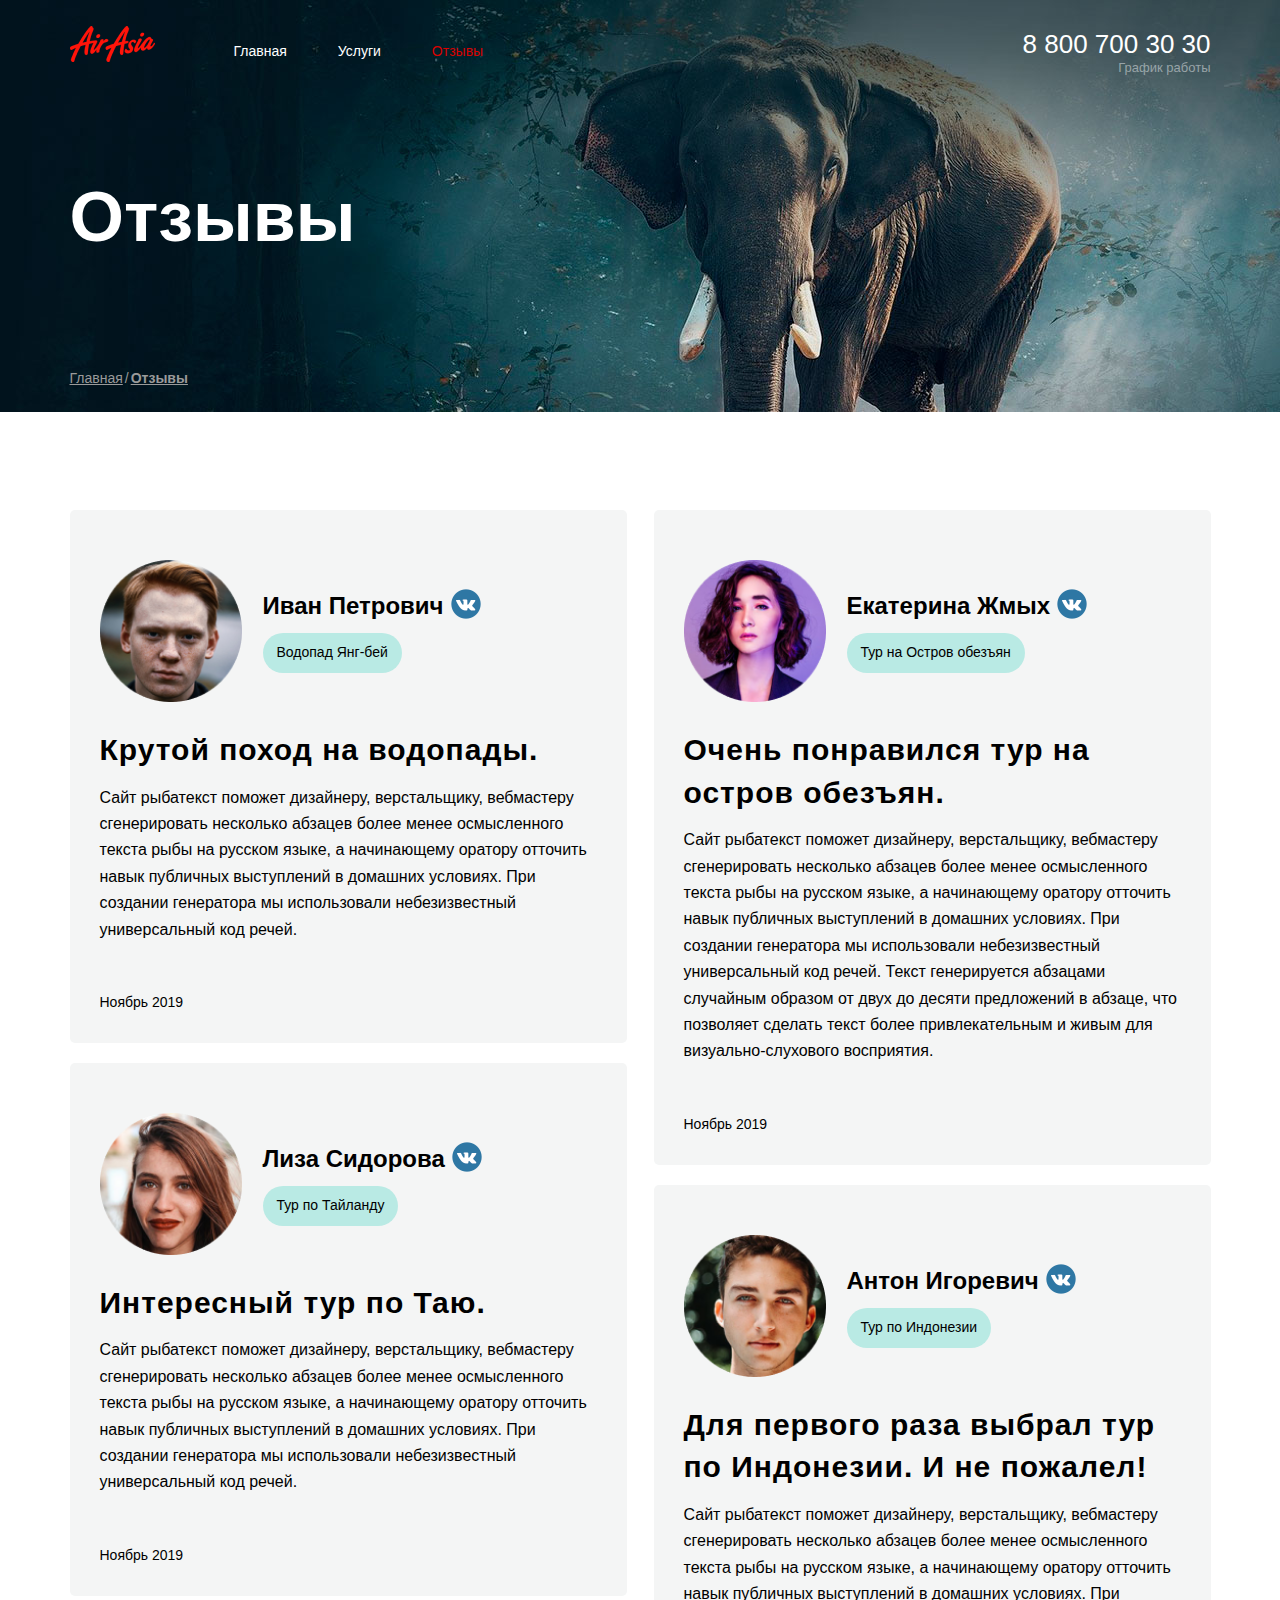
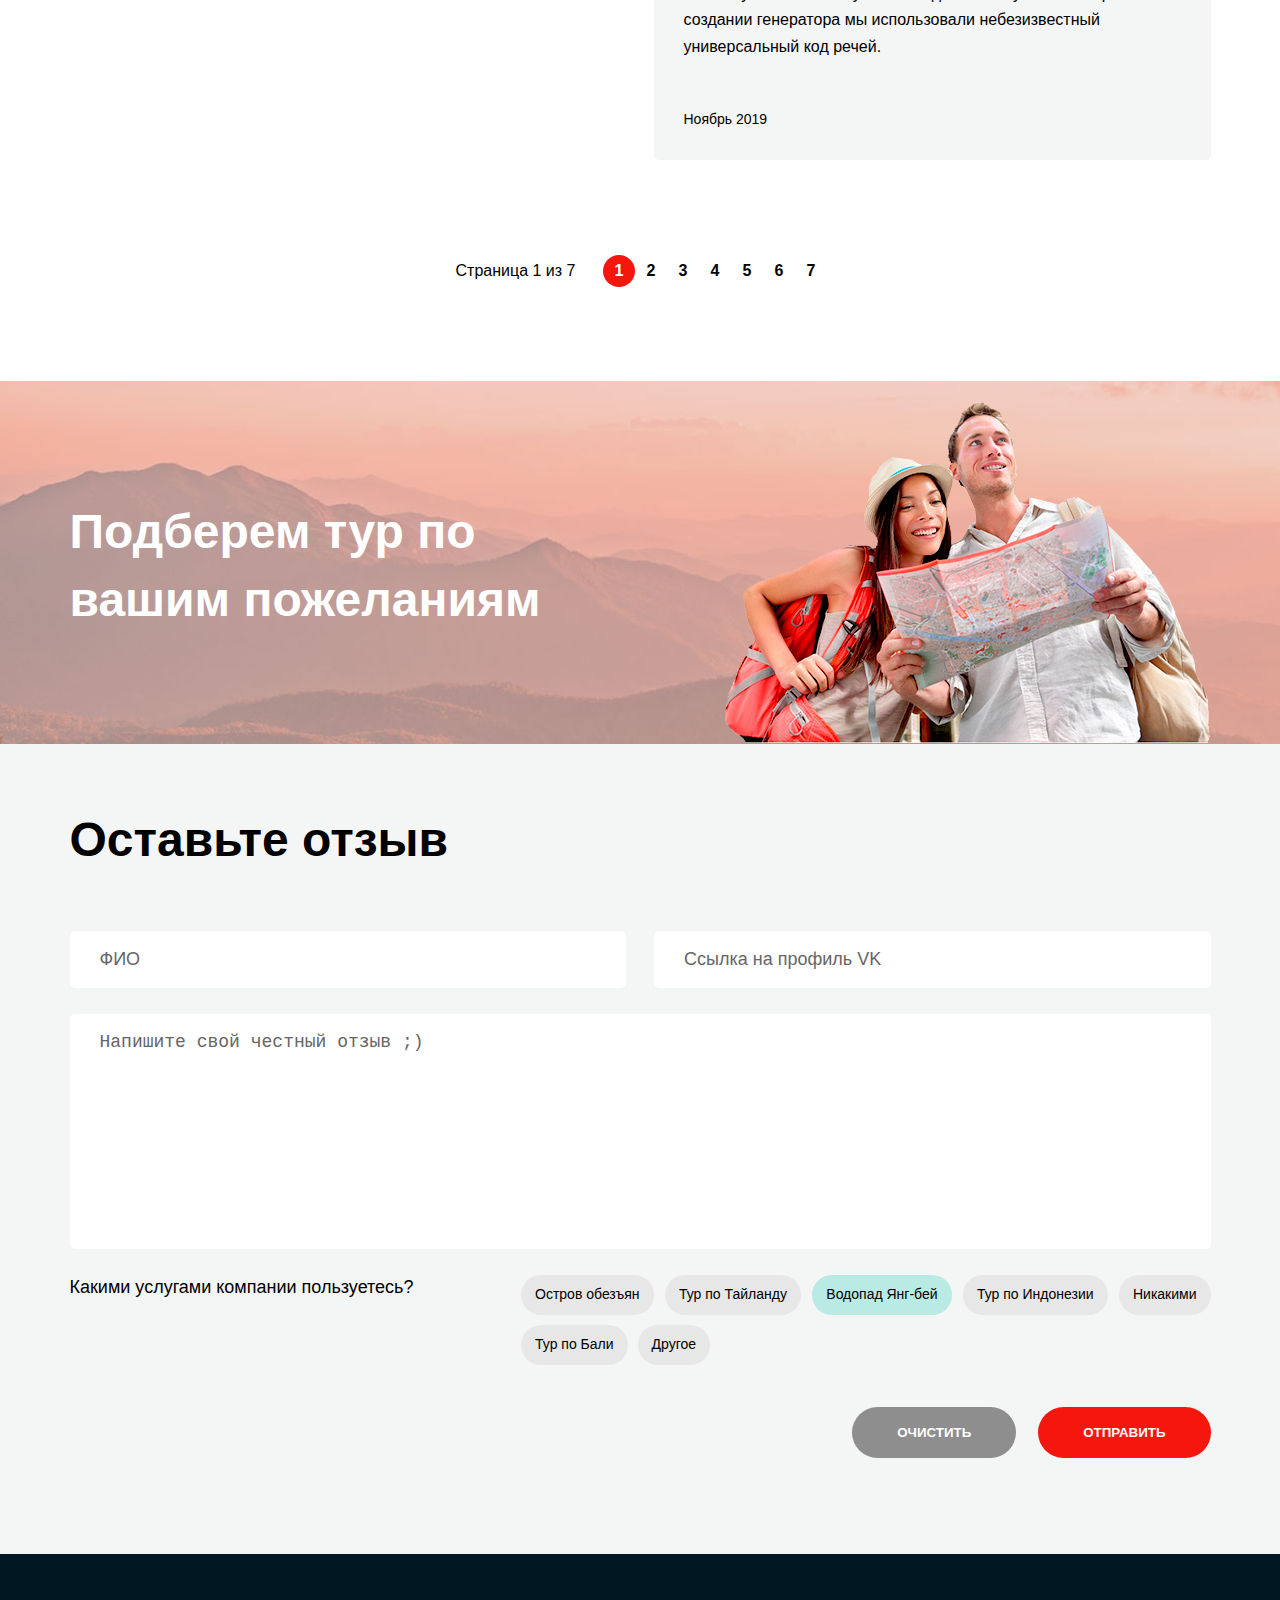
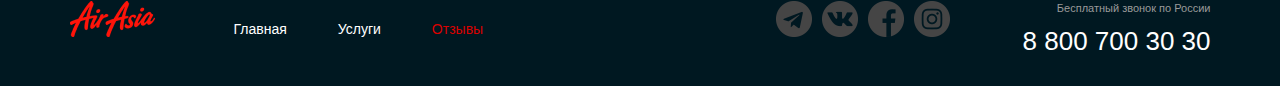
==== reviews.html @ d32f4dec "Add files via upload" ====
<!doctype html>
<html lang="ru">
<head>
    <meta charset="UTF-8">
    <meta name="viewport"
          content="width=device-width, user-scalable=no, initial-scale=1.0, maximum-scale=1.0, minimum-scale=1.0">
    <meta http-equiv="X-UA-Compatible" content="ie=edge">
    <title>Reviews</title>
    <link rel="stylesheet" href="./style/main.css">
</head>
<body>
    <div class="wrapper">
        <div class="wrapper__content">
            <!-- Шапка -->
            <header class="header header-services">
                <div class="container">
                    <div class="hero">
                        <a href="/" class="logo">
                            <img src="image/лого.png" alt="Логотип" class="logo__pic">
                        </a>
                        <nav class="menu">
                            <ul class="menu__list">
                                <li class="menu__item">
                                    <a href="index.html" class="menu__link ">Главная</a>
                                </li>
                                <li class="menu__item">
                                    <a href="services.html" class="menu__link">Услуги</a>
                                </li>
                                <li class="menu__item menu__item--active">
                                    <a href="/" class="menu__link">Отзывы</a>
                                </li>
                            </ul>
                        </nav>
                        <address class="contacts">
                            <a href="tel:+78007003030" class="contacts__phone">8 800 700 30 30</a>
                            <div class="dropdown">
                                <div class="dropdown__link">
                                    <a class="dropdown__link-work" href="">График работы</a>
                                    <div class="dropdown__menu">
                                        <ul class="dropdown__list">
                                            <li class="dropdown__item">
                                                <div class="dropdown__text">пн-вс: 09:00 - 20:00</div>
                                            </li>
                                            <li class="dropdown__item">
                                                <div class="dropdown__text">Обед: 14:00-14:30</div>
                                            </li>
                                        </ul>
                                    </div>
                                </div>
                            </div>
                        </address>
                    </div>
                    <div class="page-name">
                        <h1 class="menu__title">Отзывы</h1>
                    </div>
                    <div class="breadcrumbs">
                        <ul class="breadcrumbs__list">
                            <li class="breadcrumbs__item">
                                <a class="breadcrumbs__link" href="">Главная</a>
                            </li>
                            <!-- Реализовать через стили -->
                            <li class="breadcrumbs__item">/</li>
                            <li class="breadcrumbs__item">
                                <a class="breadcrumbs__link"  href="">Отзывы</a>
                            </li>
                        </ul>
                    </div>
                </div>
            </header>
            <!-- Контент -->
            <div class="main-content main-content--color--black main-content—theme-inner">
                <section class="reviews container">
                    <ul class="reviews__list">
                        <li class="reviews__item">
                            <div class="reviews__user">
                                <div class="reviews__user-avatar">
                                    <img src="./image/Эллипс.png" alt="фото" class="reviews__user-pic">
                                </div>
                                <div class="reviews__user-content">
                                    <div class="reviews__user-link">
                                        <a class="reviews__user-link" href="">Иван Петрович</a>
                                        <div class="reviews__user-icon">
                                            <img class="reviews__icon" src="./image/vk-blue%201.png" alt="VK">
                                        </div>
                                    </div>
                                    <div class="choice-tour choice-tour--color--green">Водопад Янг-бей</div>
                                </div>
                            </div>
                            <div class="reviews__context">
                                <h2 class="reviews__title">Крутой поход на водопады.</h2>
                                <article class="reviews__text">
                                    Сайт рыбатекст поможет дизайнеру, верстальщику, вебмастеру сгенерировать несколько
                                    абзацев более менее осмысленного текста рыбы на русском языке, а начинающему оратору
                                    отточить навык публичных выступлений в домашних условиях. При создании генератора мы
                                    использовали небезизвестный универсальный код речей.
                                </article>
                                <div class="reviews__date">Ноябрь 2019</div>
                            </div>
                        </li>

                        <li class="reviews__item">
                            <div class="reviews__user">
                                <div class="reviews__user-avatar">
                                    <img src="./image/Эллипс%20(2).png" alt="фото" class="reviews__user-pic">
                                </div>
                                <div class="reviews__user-content">
                                    <div class="reviews__user-link">
                                        <a class="reviews__user-link" href="">Лиза Сидорова</a>
                                        <div class="reviews__user-icon">
                                            <img class="reviews__icon" src="./image/vk-blue%201.png" alt="VK">
                                        </div>
                                    </div>
                                    <div class="choice-tour choice-tour--color--green">Тур по Тайланду</div>
                                </div>
                            </div>
                            <div class="reviews__context">
                                <h2 class="reviews__title">Интересный тур по Таю.</h2>
                                <article class="reviews__text">
                                    Сайт рыбатекст поможет дизайнеру, верстальщику, вебмастеру сгенерировать несколько
                                    абзацев более менее осмысленного текста рыбы на русском языке, а начинающему оратору
                                    отточить навык публичных выступлений в домашних условиях. При создании генератора мы
                                    использовали небезизвестный универсальный код речей.
                                </article>
                                <div class="reviews__date">Ноябрь 2019</div>
                            </div>
                        </li>
                        <li class="reviews__item">
                            <div class="reviews__user">
                                <div class="reviews__user-avatar">
                                    <img src="./image/Эллипс%20(1).png" alt="фото" class="reviews__user-pic">
                                </div>
                                <div class="reviews__user-content">
                                    <div class="reviews__user-link">
                                        <a class="reviews__user-link" href="">Екатерина Жмых</a>
                                        <div class="reviews__user-icon">
                                            <img class="reviews__icon" src="./image/vk-blue%201.png" alt="VK">
                                        </div>
                                    </div>
                                    <div class="choice-tour choice-tour--color--green">Тур на Остров обезъян</div>
                                </div>
                            </div>
                            <div class="reviews__context">
                                <h2 class="reviews__title">Очень понравился тур на остров обезъян.</h2>
                                <article class="reviews__text">
                                    Сайт рыбатекст поможет дизайнеру, верстальщику, вебмастеру сгенерировать несколько
                                    абзацев более менее осмысленного текста рыбы на русском языке, а начинающему оратору
                                    отточить навык публичных выступлений в домашних условиях. При создании генератора мы
                                    использовали небезизвестный универсальный код речей. Текст генерируется абзацами
                                    случайным образом от двух до десяти предложений в абзаце, что позволяет сделать
                                    текст более привлекательным и живым для визуально-слухового восприятия.
                                </article>
                                <div class="reviews__date">Ноябрь 2019</div>
                            </div>
                        </li>
                        <li class="reviews__item">
                            <div class="reviews__user">
                                <div class="reviews__user-avatar">
                                    <img src="./image/Эллипс%20(3).png" alt="фото" class="reviews__user-pic">
                                </div>
                                <div class="reviews__user-content">
                                    <div class="reviews__user-link">
                                        <a class="reviews__user-link" href="">Антон Игоревич</a>
                                        <div class="reviews__user-icon">
                                            <img class="reviews__icon" src="./image/vk-blue%201.png" alt="VK">
                                        </div>
                                    </div>
                                    <div class="choice-tour choice-tour--color--green">Тур по Индонезии</div>
                                </div>
                            </div>
                            <div class="reviews__context">
                                <h2 class="reviews__title">Для первого раза выбрал тур по Индонезии. И не пожалел!</h2>
                                <article class="reviews__text">
                                    Сайт рыбатекст поможет дизайнеру, верстальщику, вебмастеру сгенерировать несколько
                                    абзацев более менее осмысленного текста рыбы на русском языке, а начинающему оратору
                                    отточить навык публичных выступлений в домашних условиях. При создании генератора мы
                                    использовали небезизвестный универсальный код речей.
                                </article>
                                <div class="reviews__date">Ноябрь 2019</div>
                            </div>
                        </li>
                    </ul>
                    <!-- Пагинация -->
                    <div class="paginator paginator--mb">
                        <div class="paginator__current-page">Страница 1 из 7</div>
                        <ul class="paginator__list">
                            <li class="paginator__item paginator__item--active">
                                <a href="#" class="paginator__number">1</a>
                            </li>
                            <li class="paginator__item">
                                <a href="#" class="paginator__number">2</a>
                            </li>
                            <li class="paginator__item">
                                <a href="#" class="paginator__number">3</a>
                            </li>
                            <li class="paginator__item">
                                <a href="#" class="paginator__number">4</a>
                            </li>
                            <li class="paginator__item">
                                <a href="#" class="paginator__number">5</a>
                            </li>
                            <li class="paginator__item">
                                <a href="#" class="paginator__number">6</a>
                            </li>
                            <li class="paginator__item">
                                <a href="#" class="paginator__number">7</a>
                            </li>
                        </ul>
                    </div>
                </section>
                <!-- Постер -->
                <div class="poster">
                    <div class="container poster__content">
                        <h2 class="poster__title">Подберем тур по вашим пожеланиям</h2>
                        <img class="poster__pic" src="./image/couple.png" alt="">
                    </div>
                </div>
                <form class="form">
                    <div class="container">
                        <h2 class="form__title">Оставьте отзыв</h2>
                        <div class="form__field-data">
                            <input class="form__input" type="text" placeholder="ФИО">
                            <input class="form__input" type="url" placeholder="Ссылка на профиль VK">
                        </div>
                        <div class="form__field-data">
                            <textarea class="form__input form__input--textarea" placeholder="Напишите свой честный отзыв ;)" name="" id=""></textarea>
                        </div>
                        <div class="survey">
                            <div class="survey__question">Какими услугами компании пользуетесь?</div>
                            <ul class="choice__list">
                                <li class="choice__item"><div class="choice-tour">Остров обезъян</div></li>
                                <li class="choice__item"><div class="choice-tour">Тур по Тайланду</div></li>
                                <li class="choice__item"><div class="choice-tour choice-tour--color--green">Водопад Янг-бей</div></li>
                                <li class="choice__item"><div class="choice-tour">Тур по Индонезии</div></li>
                                <li class="choice__item"><div class="choice-tour">Никакими</div></li>
                                <li class="choice__item"><div class="choice-tour">Тур по Бали</div></li>
                                <li class="choice__item"><div class="choice-tour">Другое</div></li>
                            </ul>
                        </div>
                        <div class="form__button">
                            <button type="reset" class="btn-form btn-reset">очистить</button>
                            <button type="button" class="btn-form btn-send">отправить</button>
                        </div>
                    </div>
                </form>
            </div>
        </div>
        <footer class="footer-services">
            <div class="container footer-service__container ">
                <a href="/" class="footer__logo logo">
                    <img src="image/лого.png" alt="" class="logo__pic">
                </a>
                <nav class="menu">
                    <ul class="menu__list">
                        <li class="menu__item">
                            <a href="#" class="menu__link">Главная</a>
                        </li>
                        <li class="menu__item">
                            <a href="#" class="menu__link">Услуги</a>
                        </li>
                        <li class="menu__item menu__item--active">
                            <a href="#" class="menu__link">Отзывы</a>
                        </li>
                    </ul>
                </nav>
                <ul class="social-list">
                    <li class="social-list__item">
                        <a href="/" class="social-list__link">
                            <img src="image/telegram.png" alt="icon-telegram" class="social-list__pic">
                        </a>
                    </li>
                    <li class="social-list__item">
                        <a href="/" class="social-list__link">
                            <img src="image/vk.png" alt="icon-vk" class="social-list__pic">
                        </a>
                    </li>
                    <li class="social-list__item">
                        <a href="/" class="social-list__link">
                            <img src="image/f.png" alt="icon-facebook" class="social-list__pic">
                        </a>
                    </li>
                    <li class="social-list__item">
                        <a href="/" class="social-list__link">
                            <img src="image/in.png" alt="icon-instagram" class="social-list__pic">
                        </a>
                    </li>
                </ul>
                <address class="contacts footer__contacts">
                    <div class="contacts__work-hours">Бесплатный звонок по России</div>
                    <a href="tel:+78007003030" class="contacts__phone">8 800 700 30 30</a>
                </address>
            </div>
        </footer>
    </div>
</body>
</html>
---- style/main.css ----
@import "base.css";
@import "header.css";
@import "main-content.css";
@import "footer.css";
@import url("services-page/header-services.css");
@import url("services-page/footer-services.css");
@import url("services-page/partners.css");
@import url("services-page/content-services.css");
@import url("reviews-page/reviews-content.css");
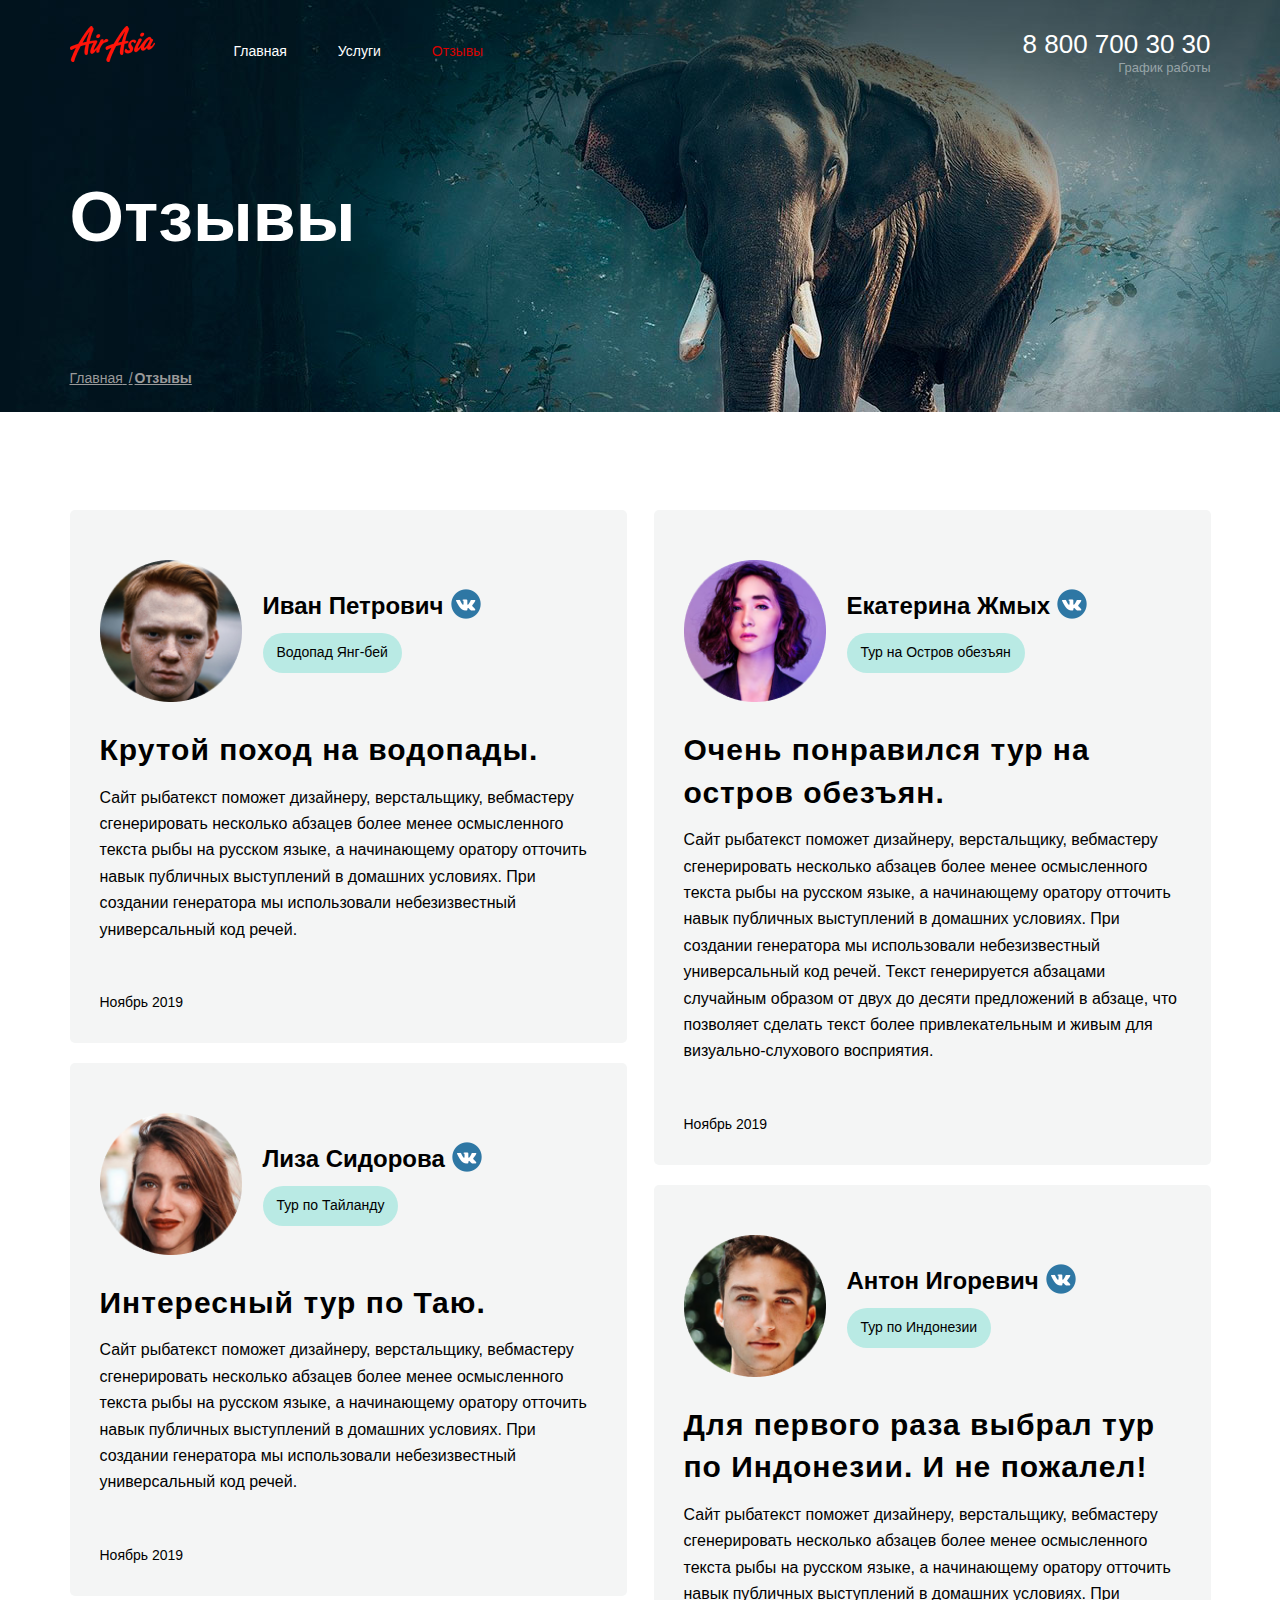
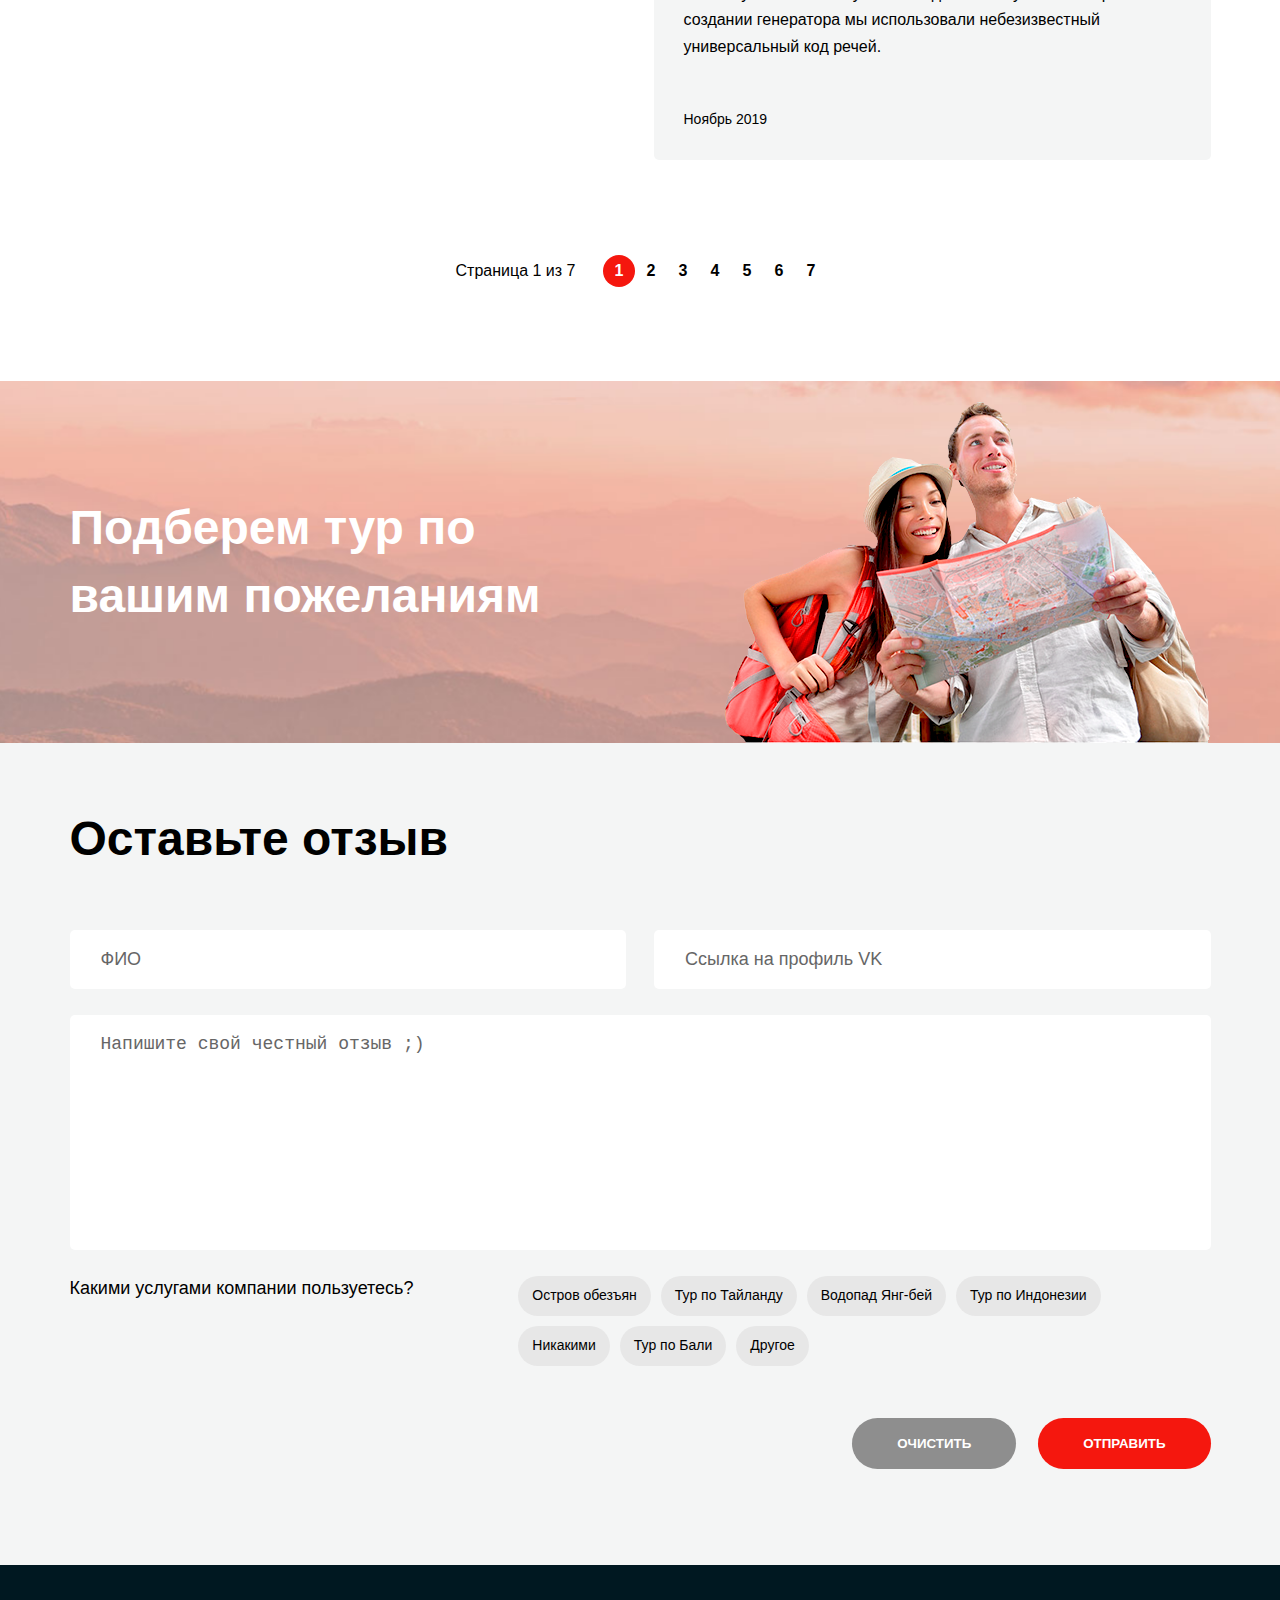
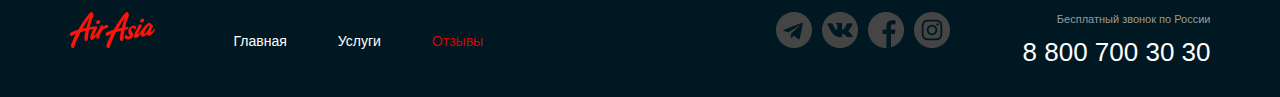
==== commit c340cf18: "Add files via upload" ====
--- a/reviews.html
+++ b/reviews.html
@@ -16,7 +16,7 @@
                 <div class="container">
                     <div class="hero">
                         <a href="/" class="logo">
-                            <img src="image/лого.png" alt="Логотип" class="logo__pic">
+                            <img src="image/logo.png" alt="Логотип" class="logo__pic">
                         </a>
                         <nav class="menu">
                             <ul class="menu__list">
@@ -58,8 +58,6 @@
                             <li class="breadcrumbs__item">
                                 <a class="breadcrumbs__link" href="">Главная</a>
                             </li>
-                            <!-- Реализовать через стили -->
-                            <li class="breadcrumbs__item">/</li>
                             <li class="breadcrumbs__item">
                                 <a class="breadcrumbs__link"  href="">Отзывы</a>
                             </li>
@@ -74,7 +72,7 @@
                         <li class="reviews__item">
                             <div class="reviews__user">
                                 <div class="reviews__user-avatar">
-                                    <img src="./image/Эллипс.png" alt="фото" class="reviews__user-pic">
+                                    <img src="image/Ellips.png" alt="фото" class="reviews__user-pic">
                                 </div>
                                 <div class="reviews__user-content">
                                     <div class="reviews__user-link">
@@ -83,7 +81,10 @@
                                             <img class="reviews__icon" src="./image/vk-blue%201.png" alt="VK">
                                         </div>
                                     </div>
-                                    <div class="choice-tour choice-tour--color--green">Водопад Янг-бей</div>
+                                    <div class="choice">
+                                        <div class="choice__tour choice__tour--color--green">Водопад Янг-бей</div>
+                                    </div>
+
                                 </div>
                             </div>
                             <div class="reviews__context">
@@ -97,11 +98,10 @@
                                 <div class="reviews__date">Ноябрь 2019</div>
                             </div>
                         </li>
-
                         <li class="reviews__item">
                             <div class="reviews__user">
                                 <div class="reviews__user-avatar">
-                                    <img src="./image/Эллипс%20(2).png" alt="фото" class="reviews__user-pic">
+                                    <img src="./image/Ellips2.png" alt="фото" class="reviews__user-pic">
                                 </div>
                                 <div class="reviews__user-content">
                                     <div class="reviews__user-link">
@@ -110,7 +110,9 @@
                                             <img class="reviews__icon" src="./image/vk-blue%201.png" alt="VK">
                                         </div>
                                     </div>
-                                    <div class="choice-tour choice-tour--color--green">Тур по Тайланду</div>
+                                    <div class="choice">
+                                        <div class="choice__tour choice__tour--color--green">Тур по Тайланду</div>
+                                    </div>
                                 </div>
                             </div>
                             <div class="reviews__context">
@@ -127,7 +129,7 @@
                         <li class="reviews__item">
                             <div class="reviews__user">
                                 <div class="reviews__user-avatar">
-                                    <img src="./image/Эллипс%20(1).png" alt="фото" class="reviews__user-pic">
+                                    <img src="./image/Ellips1.png" alt="фото" class="reviews__user-pic">
                                 </div>
                                 <div class="reviews__user-content">
                                     <div class="reviews__user-link">
@@ -136,7 +138,7 @@
                                             <img class="reviews__icon" src="./image/vk-blue%201.png" alt="VK">
                                         </div>
                                     </div>
-                                    <div class="choice-tour choice-tour--color--green">Тур на Остров обезъян</div>
+                                    <div class="choice__tour choice__tour--color--green">Тур на Остров обезъян</div>
                                 </div>
                             </div>
                             <div class="reviews__context">
@@ -155,7 +157,7 @@
                         <li class="reviews__item">
                             <div class="reviews__user">
                                 <div class="reviews__user-avatar">
-                                    <img src="./image/Эллипс%20(3).png" alt="фото" class="reviews__user-pic">
+                                    <img src="./image/Ellips3.png" alt="фото" class="reviews__user-pic">
                                 </div>
                                 <div class="reviews__user-content">
                                     <div class="reviews__user-link">
@@ -164,7 +166,9 @@
                                             <img class="reviews__icon" src="./image/vk-blue%201.png" alt="VK">
                                         </div>
                                     </div>
-                                    <div class="choice-tour choice-tour--color--green">Тур по Индонезии</div>
+                                    <div class="choice">
+                                        <div class="choice__tour choice__tour--color--green">Тур по Индонезии</div>
+                                    </div>
                                 </div>
                             </div>
                             <div class="reviews__context">
@@ -180,11 +184,11 @@
                         </li>
                     </ul>
                     <!-- Пагинация -->
-                    <div class="paginator paginator--mb">
+                    <div class="paginator">
                         <div class="paginator__current-page">Страница 1 из 7</div>
-                        <ul class="paginator__list">
+                        <ul class="paginator__list paginator__inner-page">
                             <li class="paginator__item paginator__item--active">
-                                <a href="#" class="paginator__number">1</a>
+                                <a href="#" class="paginator__number paginator__number--color--red--white">1</a>
                             </li>
                             <li class="paginator__item">
                                 <a href="#" class="paginator__number">2</a>
@@ -227,13 +231,62 @@
                         <div class="survey">
                             <div class="survey__question">Какими услугами компании пользуетесь?</div>
                             <ul class="choice__list">
-                                <li class="choice__item"><div class="choice-tour">Остров обезъян</div></li>
-                                <li class="choice__item"><div class="choice-tour">Тур по Тайланду</div></li>
-                                <li class="choice__item"><div class="choice-tour choice-tour--color--green">Водопад Янг-бей</div></li>
-                                <li class="choice__item"><div class="choice-tour">Тур по Индонезии</div></li>
-                                <li class="choice__item"><div class="choice-tour">Никакими</div></li>
-                                <li class="choice__item"><div class="choice-tour">Тур по Бали</div></li>
-                                <li class="choice__item"><div class="choice-tour">Другое</div></li>
+                                <li class="choice__item">
+                                    <label class="choice__button">
+                                        <input class="choice__input" type="checkbox">
+                                        <span class=" choice__tour">
+                                            Остров обезъян
+                                        </span>
+                                    </label>
+                                </li>
+                                <li class="choice__item">
+                                    <label class="choice__button">
+                                        <input class="choice__input" type="checkbox">
+                                        <span class=" choice__tour">
+                                            Тур по Тайланду
+                                        </span>
+                                    </label>
+                                </li>
+                                <li class="choice__item">
+                                    <label class="choice__button">
+                                        <input class="choice__input" type="checkbox">
+                                        <span class=" choice__tour">
+                                            Водопад Янг-бей
+                                        </span>
+                                    </label>
+                                </li>
+                                <li class="choice__item">
+                                    <label class="choice__button">
+                                        <input class="choice__input" type="checkbox">
+                                        <span class=" choice__tour">
+                                            Тур по Индонезии
+                                        </span>
+                                    </label>
+                                </li>
+                                <li class="choice__item">
+                                    <label class="choice__button">
+                                        <input class="choice__input" type="checkbox">
+                                        <span class=" choice__tour">
+                                            Никакими
+                                        </span>
+                                    </label>
+                                </li>
+                                <li class="choice__item">
+                                    <label class="choice__button">
+                                        <input class="choice__input" type="checkbox">
+                                        <span class=" choice__tour">
+                                            Тур по Бали
+                                        </span>
+                                    </label>
+                                </li>
+                                <li class="choice__item">
+                                    <label class="choice__button">
+                                        <input class="choice__input" type="checkbox">
+                                        <span class=" choice__tour">
+                                            Другое
+                                        </span>
+                                    </label>
+                                </li>
                             </ul>
                         </div>
                         <div class="form__button">
@@ -247,7 +300,7 @@
         <footer class="footer-services">
             <div class="container footer-service__container ">
                 <a href="/" class="footer__logo logo">
-                    <img src="image/лого.png" alt="" class="logo__pic">
+                    <img src="image/logo.png" alt="" class="logo__pic">
                 </a>
                 <nav class="menu">
                     <ul class="menu__list">
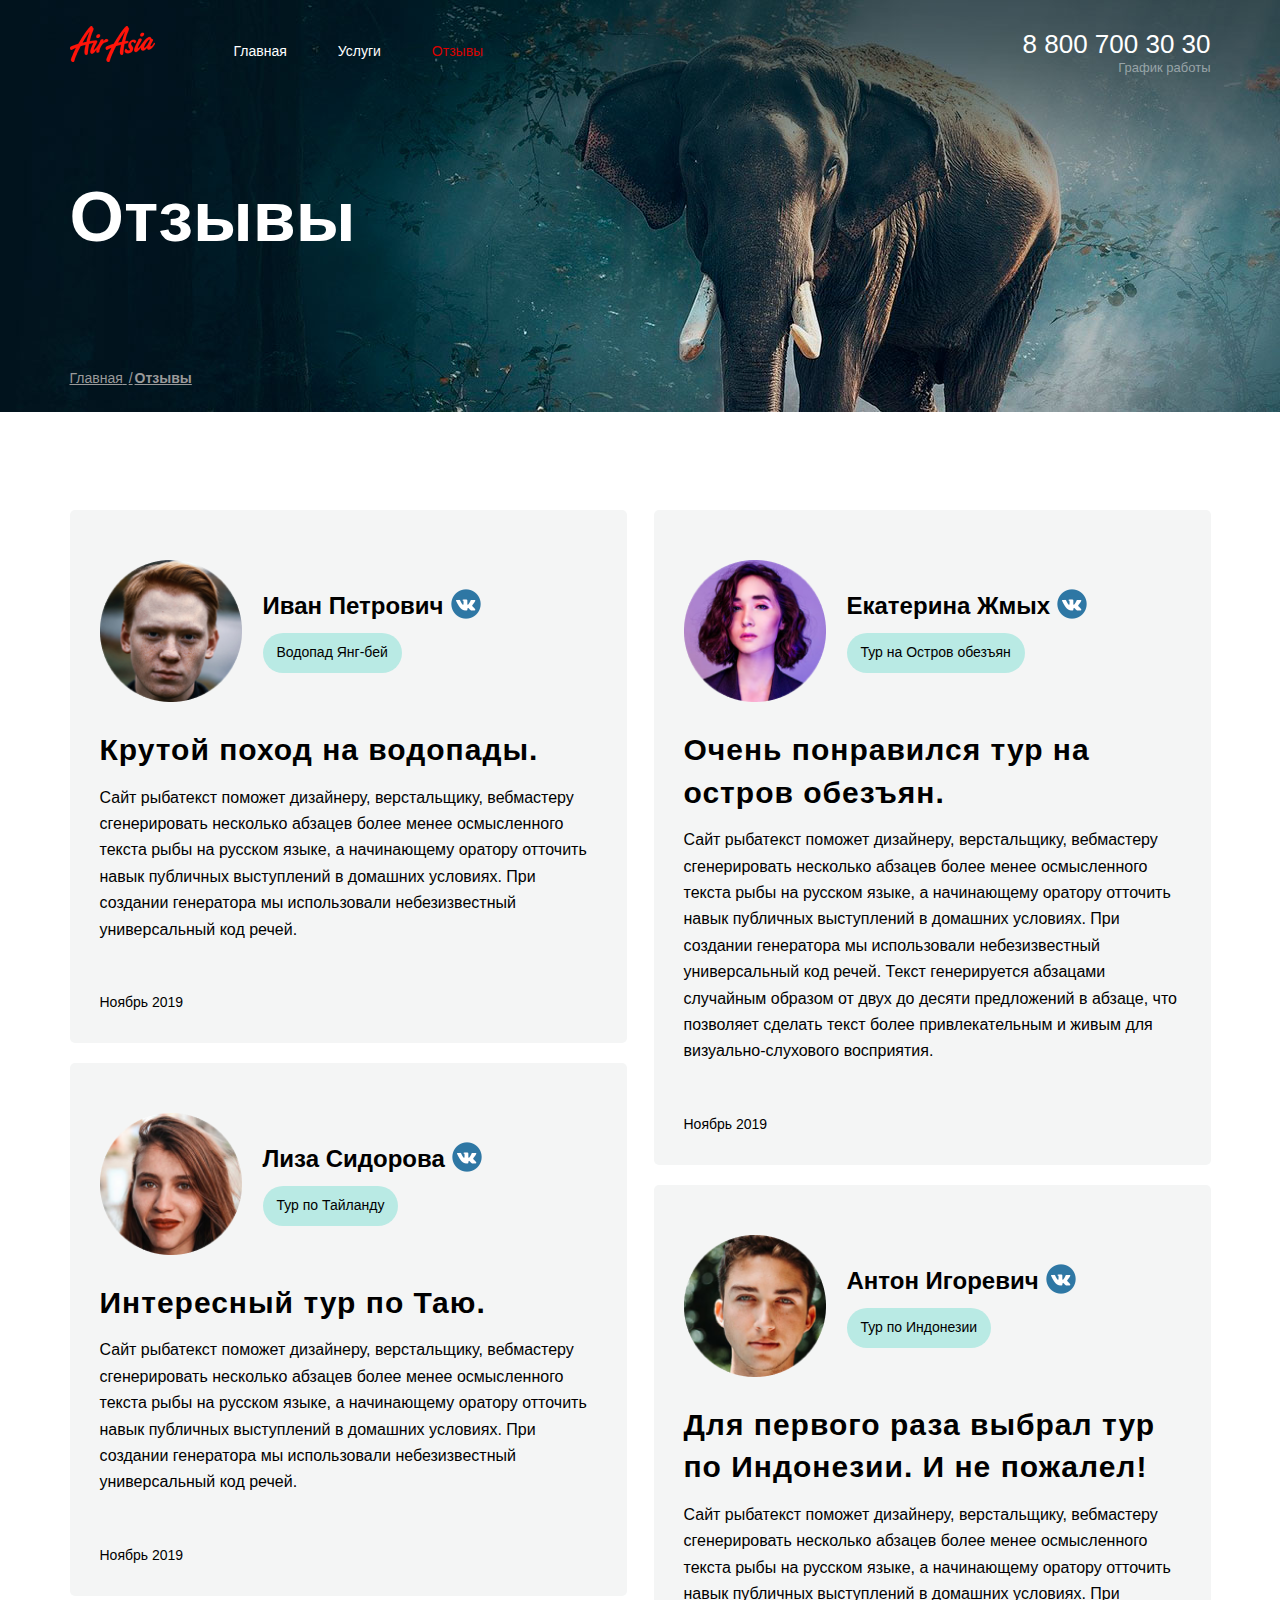
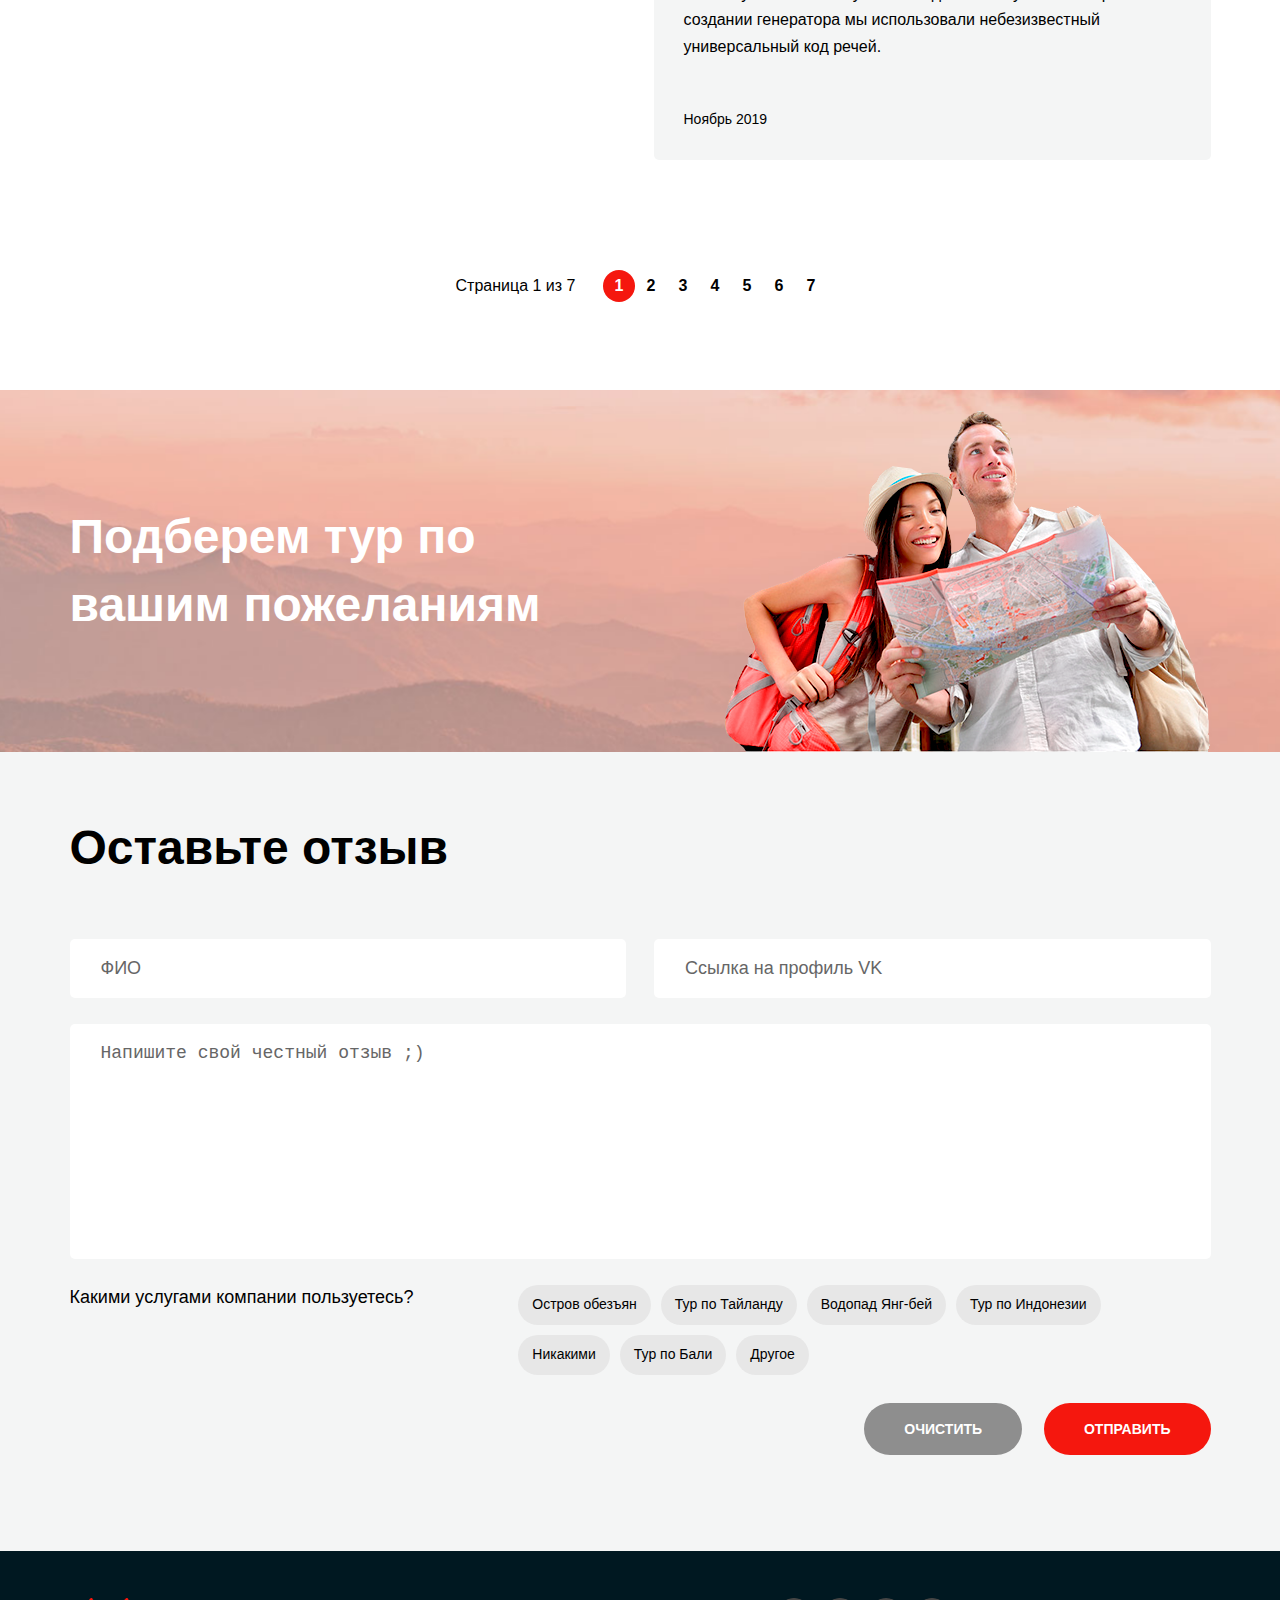
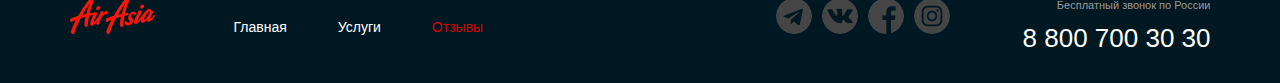
==== commit 0f0017f2: "Add files via upload" ====
--- a/reviews.html
+++ b/reviews.html
@@ -15,7 +15,7 @@
             <header class="header header-services">
                 <div class="container">
                     <div class="hero">
-                        <a href="/" class="logo">
+                        <a href="welcome.html" class="logo">
                             <img src="image/logo.png" alt="Логотип" class="logo__pic">
                         </a>
                         <nav class="menu">
@@ -290,8 +290,8 @@
                             </ul>
                         </div>
                         <div class="form__button">
-                            <button type="reset" class="btn-form btn-reset">очистить</button>
-                            <button type="button" class="btn-form btn-send">отправить</button>
+                            <button type="reset" class="button__general form__btn btn-reset">очистить</button>
+                            <button type="button" class="button__general form__btn btn-send">отправить</button>
                         </div>
                     </div>
                 </form>
@@ -317,24 +317,16 @@
                 </nav>
                 <ul class="social-list">
                     <li class="social-list__item">
-                        <a href="/" class="social-list__link">
-                            <img src="image/telegram.png" alt="icon-telegram" class="social-list__pic">
-                        </a>
+                        <a href="/" class="social-list__link social-list__tel"></a>
                     </li>
                     <li class="social-list__item">
-                        <a href="/" class="social-list__link">
-                            <img src="image/vk.png" alt="icon-vk" class="social-list__pic">
-                        </a>
+                        <a href="/" class="social-list__link social-list__vk"></a>
                     </li>
                     <li class="social-list__item">
-                        <a href="/" class="social-list__link">
-                            <img src="image/f.png" alt="icon-facebook" class="social-list__pic">
-                        </a>
+                        <a href="/" class="social-list__link social-list__fc"></a>
                     </li>
                     <li class="social-list__item">
-                        <a href="/" class="social-list__link">
-                            <img src="image/in.png" alt="icon-instagram" class="social-list__pic">
-                        </a>
+                        <a href="/" class="social-list__link social-list__ins"></a>
                     </li>
                 </ul>
                 <address class="contacts footer__contacts">
--- a/style/main.css
+++ b/style/main.css
@@ -7,7 +7,7 @@
 @import url("services-page/partners.css");
 @import url("services-page/content-services.css");
 @import url("reviews-page/reviews-content.css");
+@import url("welcome-page/welcome.css");
 
 
 
-
